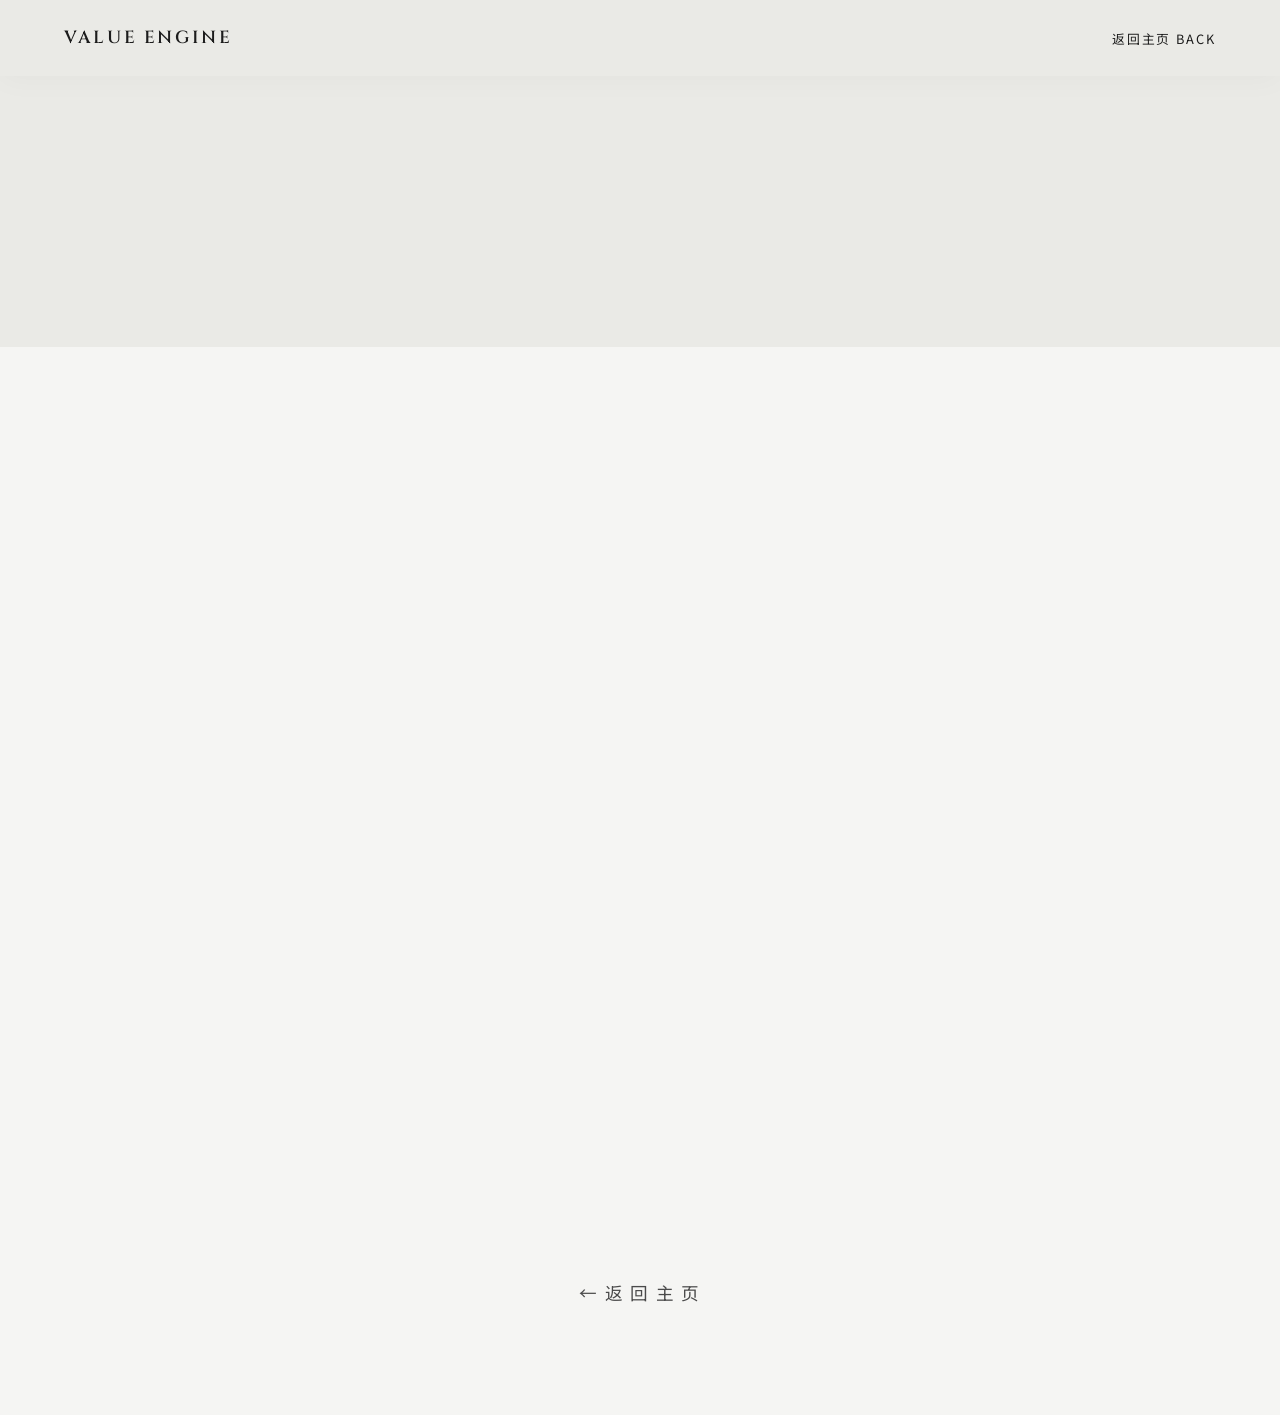
==== channel.html @ d4aba389 "Add files via upload" ====
<!DOCTYPE html>
<html lang="zh-CN">

<head>
    <meta charset="UTF-8">
    <meta name="viewport" content="width=device-width, initial-scale=1.0">
    <title>海外渠道拓展 | VALUE ENGINE</title>
    <meta name="description" content="连接东南亚与中国，让品牌的发展带来更多的美好。">
    <!-- Google Fonts -->
    <link rel="preconnect" href="https://fonts.googleapis.com">
    <link rel="preconnect" href="https://fonts.gstatic.com" crossorigin>
    <link href="https://fonts.googleapis.com/css2?family=Cinzel:wght@400;600&family=Noto+Serif+SC:wght@300;400;600;900&family=Inter:wght@300;400;600&family=Noto+Sans+SC:wght@300;400;500;700&display=swap" rel="stylesheet">
    <link rel="stylesheet" href="style.css">
    <style>
        .service-detail-header {
            padding: 15vh 5vw 8vh 5vw;
            background-color: var(--color-dark-bg);
            color: var(--color-dark-text);
            text-align: center;
        }
        .service-detail-content {
            padding: 8vh 5vw 12vh 5vw;
            background-color: var(--color-surface);
        }
        .detail-card {
            background-color: #FFF;
            padding: 4rem;
            max-width: 900px;
            margin: 0 auto 3rem auto;
            box-shadow: 0 20px 50px rgba(0,0,0,0.04);
            border-top: 4px solid var(--color-accent);
        }
        .detail-item {
            margin-bottom: 3rem;
        }
        .detail-item:last-child {
            margin-bottom: 0;
        }
        .detail-title {
            font-size: 1.5rem;
            color: var(--color-text-primary);
            margin-bottom: 1rem;
            font-family: var(--font-heading);
            display: flex;
            align-items: center;
            gap: 1rem;
        }
        .detail-title::before {
            content: '';
            display: block;
            width: 15px;
            height: 2px;
            background-color: var(--color-accent);
        }
        .detail-desc {
            font-size: 1.1rem;
            color: var(--color-text-secondary);
            line-height: 1.8;
            padding-left: calc(15px + 1rem);
        }
        .price-tag {
            text-align: center;
            font-size: 1.5rem;
            color: var(--color-accent);
            font-family: var(--font-body);
            font-weight: 500;
            margin-top: 4rem;
            padding-top: 3rem;
            border-top: 1px solid rgba(0,0,0,0.05);
        }
        .back-link {
            display: inline-block;
            margin-top: 3rem;
            font-size: 1.1rem;
            color: var(--color-text-secondary);
            text-transform: uppercase;
            letter-spacing: 0.1em;
            transition: var(--transition-smooth);
            text-align: center;
            width: 100%;
        }
        .back-link:hover {
            color: var(--color-accent);
        }
        @media (max-width: 768px) {
            .detail-card { padding: 2rem; }
        }
    </style>
</head>

<body>
    <nav class="architect-nav scrolled">
        <div class="nav-logo">VALUE ENGINE</div>
        <ul class="nav-links">
            <li><a href="index.html#mission">返回主页 BACK</a></li>
        </ul>
    </nav>

    <header class="service-detail-header reveal-up">
        <h1 class="section-title text-accent" style="margin-bottom: 1rem;">海外渠道拓展</h1>
        <div class="title-line center mx-auto"></div>
        <p class="section-desc" style="margin-bottom: 0;">构建顺畅无阻的跨境合作网络，拓展高净值核心客群。</p>
    </header>

    <section class="service-detail-content">
        <div class="container">
            <div class="detail-card reveal-up">
                <div class="detail-item">
                    <h3 class="detail-title">品牌呈现</h3>
                    <p class="detail-desc">将您的品牌核心理念转化为直抵人心的极具美感的跨文化叙事。我们确保品牌在海外各个主流渠道与专业圈层终端，以最具视觉张力与文化影响力的形态进行高质量展露，迅速建立海外受众的信任度。</p>
                </div>
                <div class="detail-item">
                    <h3 class="detail-title">需求对接</h3>
                    <p class="detail-desc">在错综复杂的跨境商业生态中，精准连接本土衍生需求与您的品牌核心优势。我们致力于促成产业链条上下游的高效啮合，为您打造一条顺畅无阻的黄金合作通道。</p>
                </div>
                <div class="detail-item">
                    <h3 class="detail-title">大客户开发</h3>
                    <p class="detail-desc">精准锁定高净值且对品牌长远发展具备决定性战略意义的核心圈层客群。我们代表企业开展系统性的深度渗透与互动，助推建立持久的战略伙伴关系，获取决定性的市场资源背书。</p>
                </div>
                
                <div class="price-tag">
                    服务报价：人民币7万元起
                </div>
            </div>
            <a href="index.html" class="back-link">← 返 回 主 页</a>
        </div>
    </section>

    <script src="script.js"></script>
</body>
</html>
---- style.css ----
/* Architectural Minimalist Theme */

:root {
    --color-bg: #EAEAE6; /* Warm off-white */
    --color-surface: #F5F5F3;
    --color-text-primary: #1C1C1C; /* Charcoal */
    --color-text-secondary: #4A4A4A;
    --color-accent: #B29562; /* Sophisticated Muted Gold */
    --color-dark-bg: #111111;
    --color-dark-surface: #1A1A1A;
    --color-dark-text: #FFFFFF;
    
    --font-heading: 'Noto Serif SC', 'Playfair Display', serif;
    --font-english: 'Cinzel', serif;
    --font-body: 'Noto Sans SC', 'Inter', system-ui, -apple-system, sans-serif;
    
    --transition-smooth: all 0.6s cubic-bezier(0.16, 1, 0.3, 1);
    --transition-slow: all 1.2s cubic-bezier(0.16, 1, 0.3, 1);
}

* {
    margin: 0;
    padding: 0;
    box-sizing: border-box;
}

body {
    font-family: var(--font-body);
    color: var(--color-text-primary);
    background-color: var(--color-bg);
    line-height: 1.6;
    overflow-x: hidden;
    scroll-behavior: smooth;
    -webkit-font-smoothing: antialiased;
}

h1, h2, h3, h4, .serif-text {
    font-family: var(--font-heading);
    font-weight: 300;
}

a {
    text-decoration: none;
    color: inherit;
}

.container {
    max-width: 1300px;
    margin: 0 auto;
    padding: 0 5vw;
}

.text-accent {
    color: var(--color-accent);
}

.mx-auto { margin-left: auto; margin-right: auto; }
.text-center { text-align: center; }

/* Navigation */
.architect-nav {
    position: fixed;
    top: 0;
    width: 100%;
    padding: 2rem 5vw;
    display: flex;
    justify-content: space-between;
    align-items: center;
    z-index: 100;
    background: transparent;
    transition: var(--transition-smooth);
    color: var(--color-dark-text); /* Starts dark bg friendly for hero */
}

.architect-nav.scrolled {
    background: rgba(234, 234, 230, 0.95);
    backdrop-filter: blur(10px);
    color: var(--color-text-primary);
    padding: 1.5rem 5vw;
    box-shadow: 0 4px 30px rgba(0,0,0,0.03);
}

.nav-branding {
    display: flex;
    flex-direction: column;
    gap: 0.3rem;
}

.nav-logo {
    font-family: var(--font-english);
    font-size: 1.1rem;
    letter-spacing: 0.15em;
    font-weight: 600;
}

.nav-badge {
    background-color: var(--color-accent);
    color: #FFF;
    font-size: 0.75rem;
    padding: 0.15rem 0.5rem;
    border-radius: 2px;
    align-self: flex-start;
    font-family: var(--font-body);
    font-weight: 500;
    letter-spacing: 0.15em;
}

.nav-links {
    list-style: none;
    display: flex;
    gap: 3rem;
}

.nav-links a {
    font-size: 0.8rem;
    text-transform: uppercase;
    letter-spacing: 0.15em;
    position: relative;
    padding-bottom: 5px;
}

.nav-links a::after {
    content: '';
    position: absolute;
    bottom: 0;
    left: 0;
    width: 0;
    height: 1px;
    background-color: var(--color-accent);
    transition: width 0.3s ease;
}

.nav-links a:hover::after {
    width: 100%;
}

/* Typography elements */
.section-title {
    font-size: clamp(2.2rem, 4vw, 3.5rem);
    line-height: 1.2;
    margin-bottom: 2rem;
}

.section-title.small-title {
    font-size: clamp(1.6rem, 2.5vw, 2.2rem);
    line-height: 1.4;
}

.highlight-bg {
    background-color: var(--color-accent);
    color: #FFF;
    padding: 0 0.8rem;
    border-radius: 4px;
    display: inline-block;
}

.title-line {
    width: 60px;
    height: 2px;
    background-color: var(--color-accent);
    margin-bottom: 2rem;
}

.title-line.center {
    width: 80px;
}

/* Sections */
.section {
    padding: 12vw 0;
}

/* Hero Section */
.hero {
    height: 100vh;
    position: relative;
    display: flex;
    align-items: center;
    justify-content: center;
    overflow: hidden;
    color: var(--color-dark-text);
}

.hero-bg {
    position: absolute;
    top: 0;
    left: 0;
    width: 100%;
    height: 120%; /* For slight parallax if needed */
    background-size: cover;
    background-position: center;
    background-color: var(--color-dark-bg);
    opacity: 0.8;
    z-index: -1;
    transform: translateZ(0); /* Hardware accel */
}

/* Overlay to ensure text readability */
.hero-bg::after {
    content: '';
    position: absolute;
    inset: 0;
    background: linear-gradient(135deg, rgba(17,17,17,0.7) 0%, rgba(17,17,17,0.3) 100%);
}

.hero-content {
    text-align: center;
    z-index: 10;
    padding: 0 20px;
    margin-top: 5vh;
}

.hero-title {
    font-size: clamp(1.2rem, 2.5vw, 2.2rem);
    line-height: 1.2;
    letter-spacing: 0.05em;
    margin-bottom: 2rem;
    text-shadow: 0 10px 30px rgba(0,0,0,0.3);
}

.hero-title .block {
    display: block;
}

/* Custom Header Texts */
.title-group {
    display: flex;
    flex-direction: column;
    align-items: center;
    margin-bottom: 2rem;
}

.title-group .hero-title {
    margin-bottom: 0;
    margin: 1.5rem 0;
}

.pre-title {
    font-size: clamp(1.2rem, 2.5vw, 2rem);
    font-family: var(--font-heading);
    color: rgba(255, 255, 255, 0.8);
    letter-spacing: 0.2em;
    font-weight: 300;
    text-shadow: 0 5px 15px rgba(0,0,0,0.3);
    position: relative;
    display: inline-block;
}

.pre-title::before {
    content: '';
    position: absolute;
    bottom: -5px;
    left: 50%;
    transform: translateX(-50%);
    width: 30px;
    height: 1px;
    background-color: var(--color-accent);
}

.post-title {
    font-size: clamp(1rem, 2vw, 1.5rem);
    font-weight: 300;
    color: var(--color-accent);
    letter-spacing: 0.3em;
    text-shadow: 0 5px 15px rgba(0,0,0,0.3);
}

.bouncy-text {
    display: flex;
    justify-content: center;
    gap: 0.2rem;
}

.bouncy-text span {
    display: inline-block;
    animation: jump 2s infinite cubic-bezier(0.28, 0.84, 0.42, 1);
    animation-delay: calc(var(--delay) * 0.1s);
}

@keyframes jump {
    0%, 100% { transform: translateY(0); }
    50% { transform: translateY(-10px); }
}

.hero-subtitle {
    font-size: clamp(1rem, 1.3vw, 1.4rem);
    font-family: var(--font-body);
    font-weight: 300;
    letter-spacing: 0.05em;
    max-width: 700px;
    margin: 0 auto 5rem auto;
    opacity: 0.8;
}

.scroll-down {
    display: inline-flex;
    flex-direction: column;
    align-items: center;
    gap: 15px;
    font-size: 1.1rem;
    letter-spacing: 0.25em;
    text-transform: uppercase;
    font-family: var(--font-english);
    transition: var(--transition-smooth);
    opacity: 0.7;
}

.scroll-down:hover {
    opacity: 1;
    color: var(--color-accent);
}

.scroll-down .arrow {
    display: block;
    animation: bounce 2s infinite;
}

@keyframes bounce {
    0%, 20%, 50%, 80%, 100% { transform: translateY(0); }
    40% { transform: translateY(6px); }
    60% { transform: translateY(3px); }
}

/* Mission Section */
.grid-2 {
    display: grid;
    grid-template-columns: 1fr 1fr;
    gap: 10vw;
    align-items: center;
}

.mission-image {
    position: relative;
    padding-right: 2rem;
    padding-bottom: 2rem;
    width: 50%;
    margin: 0 auto;
}

.portrait-img {
    width: 100%;
    height: auto;
    object-fit: cover;
    aspect-ratio: 4/5;
    filter: sepia(10%) grayscale(40%) contrast(110%);
    box-shadow: -20px -20px 0px rgba(0,0,0,0.03);
    z-index: 2;
    position: relative;
    transition: var(--transition-slow);
}

.mission-image:hover .portrait-img {
    filter: sepia(0%) grayscale(0%) contrast(100%);
    transform: scale(1.02);
}

.image-accent {
    position: absolute;
    bottom: -10px;
    right: -10px;
    width: 50%;
    height: 80%;
    background-color: var(--color-accent);
    z-index: 1;
    opacity: 0.15;
}

.mission-text .lead-text {
    font-size: 1.6rem;
    font-weight: 400;
    font-family: var(--font-heading);
    margin-bottom: 2.5rem;
    color: var(--color-text-primary);
    line-height: 1.5;
}

.mission-text .desc-text {
    font-size: 1.05rem;
    color: var(--color-text-secondary);
    max-width: 90%;
}

/* Services */
.services {
    background-color: var(--color-surface);
}

.section-desc {
    font-size: 1.1rem;
    color: var(--color-text-secondary);
    margin-bottom: 6rem;
    max-width: 600px;
    margin-left: auto;
    margin-right: auto;
}

.service-grid {
    display: grid;
    grid-template-columns: repeat(auto-fit, minmax(320px, 1fr));
    gap: 3rem;
}

.service-card {
    background: var(--color-bg);
    padding: 4rem 3rem;
    border-top: 3px solid transparent;
    transition: var(--transition-smooth);
    position: relative;
    box-shadow: 0 10px 30px rgba(0,0,0,0.02);
}

.service-card:hover {
    border-top-color: var(--color-accent);
    transform: translateY(-10px);
    box-shadow: 0 20px 50px rgba(0,0,0,0.06);
    background-color: #FFFFFF;
}

.card-number {
    font-family: var(--font-english);
    font-size: 3.5rem;
    color: var(--color-accent);
    opacity: 0.2;
    margin-bottom: 1.5rem;
    font-weight: 300;
    line-height: 1;
}

.card-title {
    font-size: 1.5rem;
    margin-bottom: 0.5rem;
    font-weight: 600;
    color: var(--color-text-primary);
}

.card-subtitle {
    font-family: var(--font-english);
    font-size: 0.75rem;
    text-transform: uppercase;
    letter-spacing: 0.15em;
    color: var(--color-accent);
    margin-bottom: 2rem;
}

.card-desc {
    color: var(--color-text-secondary);
    font-size: 1rem;
    line-height: 1.8;
}

/* Ecosystem */
.ecosystem {
    background-color: var(--color-dark-bg);
    color: var(--color-dark-text);
    text-align: center;
    padding: 10vw 0 12vw 0;
}

.ecosystem-title {
    font-size: clamp(2.5rem, 5vw, 4.5rem);
    color: var(--color-accent);
    margin-bottom: 2rem;
}

.ecosystem-quote {
    font-family: var(--font-heading);
    font-size: clamp(1.4rem, 2.5vw, 2.2rem);
    max-width: 900px;
    margin: 0 auto 6rem auto;
    line-height: 1.6;
    letter-spacing: 0.05em;
}

.partners-title {
    font-size: 0.85rem;
    font-family: var(--font-english);
    text-transform: uppercase;
    letter-spacing: 0.2em;
    margin-bottom: 4rem;
    opacity: 0.6;
}

.partners-grid {
    display: flex;
    justify-content: center;
    flex-wrap: wrap;
    gap: 4rem 6rem;
}

.partner-logo {
    font-family: var(--font-english);
    font-size: 1.1rem;
    letter-spacing: 0.15em;
    opacity: 0.4;
    transition: var(--transition-smooth);
    cursor: default;
    border-bottom: 1px solid transparent;
    padding-bottom: 5px;
}

.partner-logo:hover {
    opacity: 1;
    color: var(--color-accent);
    border-bottom: 1px solid var(--color-accent);
}

/* Footer */
.footer {
    background-color: var(--color-dark-surface);
    color: var(--color-dark-text);
    padding: 8rem 0 2rem 0;
}

.footer-grid {
    display: grid;
    grid-template-columns: 1.5fr 1fr;
    gap: 8rem;
    margin-bottom: 6rem;
}

.footer-brand h2 {
    font-size: clamp(2rem, 3vw, 2.8rem);
    margin-bottom: 1.5rem;
    color: #FFFFFF;
}

.footer-brand p {
    color: #999;
    max-width: 480px;
    font-size: 1.1rem;
    line-height: 1.8;
}

.footer-contact h3 {
    font-family: var(--font-english);
    font-size: 0.9rem;
    letter-spacing: 0.15em;
    text-transform: uppercase;
    margin-bottom: 2rem;
    color: var(--color-accent);
}

.footer-contact ul {
    list-style: none;
    margin-bottom: 3rem;
}

.footer-contact li {
    margin-bottom: 1rem;
    color: #CCC;
    font-size: 1rem;
}

.footer-contact a:hover {
    color: var(--color-accent);
}

.social-links {
    display: flex;
    gap: 2rem;
}

.social-icon {
    font-family: var(--font-english);
    font-size: 0.85rem;
    text-transform: uppercase;
    letter-spacing: 0.1em;
    color: #888;
    position: relative;
    padding-bottom: 3px;
}

.social-icon::after {
    content: '';
    position: absolute;
    bottom: 0;
    left: 0;
    width: 0;
    height: 1px;
    background-color: var(--color-accent);
    transition: width 0.3s ease;
}

.social-icon:hover {
    color: var(--color-accent);
}

.social-icon:hover::after {
    width: 100%;
}

.footer-bottom {
    text-align: center;
    padding-top: 3rem;
    border-top: 1px solid rgba(255,255,255,0.05);
    color: #555;
    font-size: 0.85rem;
    font-family: var(--font-english);
    letter-spacing: 0.05em;
}

/* Partner Logo Modifications */
.partner-logo-with-case {
    display: flex;
    flex-direction: column;
    align-items: center;
    gap: 0.8rem;
    padding-bottom: 0;
    border-bottom: none;
}

.partner-logo-with-case:hover {
    border-bottom: none;
}

.partner-case {
    font-size: 0.85rem;
    font-family: var(--font-body);
    letter-spacing: 0;
    text-transform: none;
    color: var(--color-accent);
    opacity: 0.8;
    transition: var(--transition-smooth);
}

.partner-case:hover {
    opacity: 1;
    text-decoration: underline;
}

/* Pricing Plans */
.pricing-plans {
    margin-top: 2rem;
    display: flex;
    flex-direction: column;
    gap: 1.2rem;
}

.pricing-plan {
    display: flex;
    justify-content: space-between;
    align-items: center;
    border-bottom: 1px solid rgba(255, 255, 255, 0.1);
    padding-bottom: 1rem;
}

.pricing-plan h4 {
    font-family: var(--font-heading);
    font-size: 1.1rem;
    color: #FFFFFF;
    font-weight: 300;
}

.pricing-plan span {
    font-family: var(--font-english);
    font-size: 0.9rem;
    color: var(--color-accent);
    letter-spacing: 0.1em;
}

/* Solutions Grid Aesthetic */
.solutions-grid {
    display: grid;
    grid-template-columns: repeat(auto-fit, minmax(260px, 1fr));
    gap: 2.5rem;
}

.solution-item {
    text-align: center;
    padding: 3rem 2rem;
    background-color: var(--color-surface);
    box-shadow: 0 10px 40px rgba(0,0,0,0.02);
    border-top: 3px solid transparent;
    transition: var(--transition-smooth);
    cursor: pointer;
}

.solution-item:hover {
    border-top-color: var(--color-accent);
    transform: translateY(-8px);
    box-shadow: 0 20px 50px rgba(0,0,0,0.06);
    background-color: #FFFFFF;
}

.solution-number {
    display: block;
    font-family: var(--font-english);
    font-size: 2rem;
    color: var(--color-accent);
    opacity: 0.3;
    margin-bottom: 1.2rem;
    font-weight: 300;
}

.solution-title {
    font-family: var(--font-heading);
    font-size: 1.2rem;
    color: var(--color-text-primary);
    font-weight: 400;
    margin-bottom: 0.8rem;
}

.solution-price {
    font-family: var(--font-body);
    font-size: 0.95rem;
    color: var(--color-accent);
    margin-bottom: 1.8rem;
    font-weight: 400;
    letter-spacing: 0.05em;
}

.solution-line {
    width: 30px;
    height: 2px;
    background-color: var(--color-accent);
    margin: 0 auto;
    transition: width 0.4s ease;
}

.solution-item:hover .solution-line {
    width: 60px;
}

/* Redesigned Contact Info */
.contact-info-grid {
    display: flex;
    justify-content: center;
    gap: 10vw;
    flex-wrap: wrap;
    align-items: flex-start;
}

.contact-item {
    min-width: 200px;
}

.contact-label {
    color: var(--color-accent);
    font-family: var(--font-english);
    letter-spacing: 0.15em;
    margin-bottom: 0.8rem;
    text-transform: uppercase;
    font-size: 0.85rem;
    font-weight: 300;
}

.contact-value {
    font-size: 1.1rem;
    color: #FFFFFF;
    transition: var(--transition-smooth);
    display: inline-block;
    font-weight: 300;
}

a.contact-value:hover {
    color: var(--color-accent);
    transform: translateY(-2px);
}

.social-links-center {
    display: flex;
    justify-content: center;
    gap: 2rem;
}

.social-links-center .social-icon {
    font-family: var(--font-english);
    font-size: 0.85rem;
    text-transform: uppercase;
    letter-spacing: 0.1em;
    color: #FFFFFF;
    position: relative;
    padding-bottom: 3px;
    transition: var(--transition-smooth);
}

.social-links-center .social-icon::after {
    content: '';
    position: absolute;
    bottom: 0;
    left: 0;
    width: 0;
    height: 1px;
    background-color: var(--color-accent);
    transition: width 0.3s ease;
}

.social-links-center .social-icon:hover {
    color: var(--color-accent);
}

.social-links-center .social-icon:hover::after {
    width: 100%;
}

/* Animations Triggered by Classes */
.reveal-up {
    opacity: 0;
    transform: translateY(40px);
    transition: var(--transition-slow);
}

.reveal-up.active {
    opacity: 1;
    transform: translateY(0);
}

/* Modal (Secondary Page) */
.modal-overlay {
    position: fixed;
    top: 0;
    left: 0;
    width: 100%;
    height: 100%;
    background-color: rgba(0, 0, 0, 0.85); /* Darker backdrop */
    backdrop-filter: blur(5px);
    z-index: 1000;
    display: flex;
    justify-content: center;
    align-items: center;
    opacity: 0;
    visibility: hidden;
    transition: var(--transition-smooth);
}

.modal-overlay.active {
    opacity: 1;
    visibility: visible;
}

.modal-content {
    background-color: var(--color-surface);
    width: 90%;
    max-width: 600px;
    padding: 3rem;
    position: relative;
    transform: translateY(30px);
    transition: var(--transition-smooth);
    box-shadow: 0 25px 50px -12px rgba(0, 0, 0, 0.25);
    border-top: 4px solid var(--color-accent);
}

.modal-overlay.active .modal-content {
    transform: translateY(0);
}

.modal-close {
    position: absolute;
    top: 1.5rem;
    right: 1.5rem;
    background: none;
    border: none;
    font-size: 2rem;
    line-height: 1;
    color: var(--color-text-secondary);
    cursor: pointer;
    transition: color 0.3s ease;
}

.modal-close:hover {
    color: var(--color-accent);
}

.modal-header {
    font-family: var(--font-heading);
    font-size: 1.8rem;
    color: var(--color-text-primary);
    margin-bottom: 1.5rem;
}

.modal-price {
    font-size: 1.4rem;
    color: var(--color-accent);
    margin-bottom: 2rem;
    font-family: var(--font-body);
    font-weight: 500;
}

.modal-services {
    list-style: none;
    padding: 0;
}

.modal-services li {
    font-size: 1.1rem;
    color: var(--color-text-secondary);
    margin-bottom: 1rem;
    position: relative;
    padding-left: 1.5rem;
}

.modal-services li::before {
    content: '•';
    color: var(--color-accent);
    position: absolute;
    left: 0;
    top: 0;
    font-size: 1.2rem;
}

.reveal-text {
    opacity: 0;
    transform: translateY(20px);
    transition: 1.2s cubic-bezier(0.2, 0.8, 0.2, 1);
}

.reveal-text.active {
    opacity: 1;
    transform: translateY(0);
}

.delay-1 { transition-delay: 0.2s; }
.delay-2 { transition-delay: 0.4s; }
.delay-3 { transition-delay: 0.6s; }

/* Responsive adjustments */
@media (max-width: 1024px) {
    .grid-2 {
        gap: 6vw;
    }
}

@media (max-width: 768px) {
    .grid-2, .footer-grid {
        grid-template-columns: 1fr;
        gap: 4rem;
    }
    
    .nav-links {
        display: none; /* Add a mobile menu in a real build */
    }
    
    .architect-nav {
        justify-content: center;
    }
    
    .mission-image {
        max-width: 500px;
        margin: 0 auto;
    }
    
    .section-title {
        text-align: center;
    }
    
    .title-line:not(.center) {
        margin: 0 auto 2rem auto;
    }

    .mission-text {
        text-align: center;
    }
    
    .mission-text .desc-text {
        margin: 0 auto;
    }
}
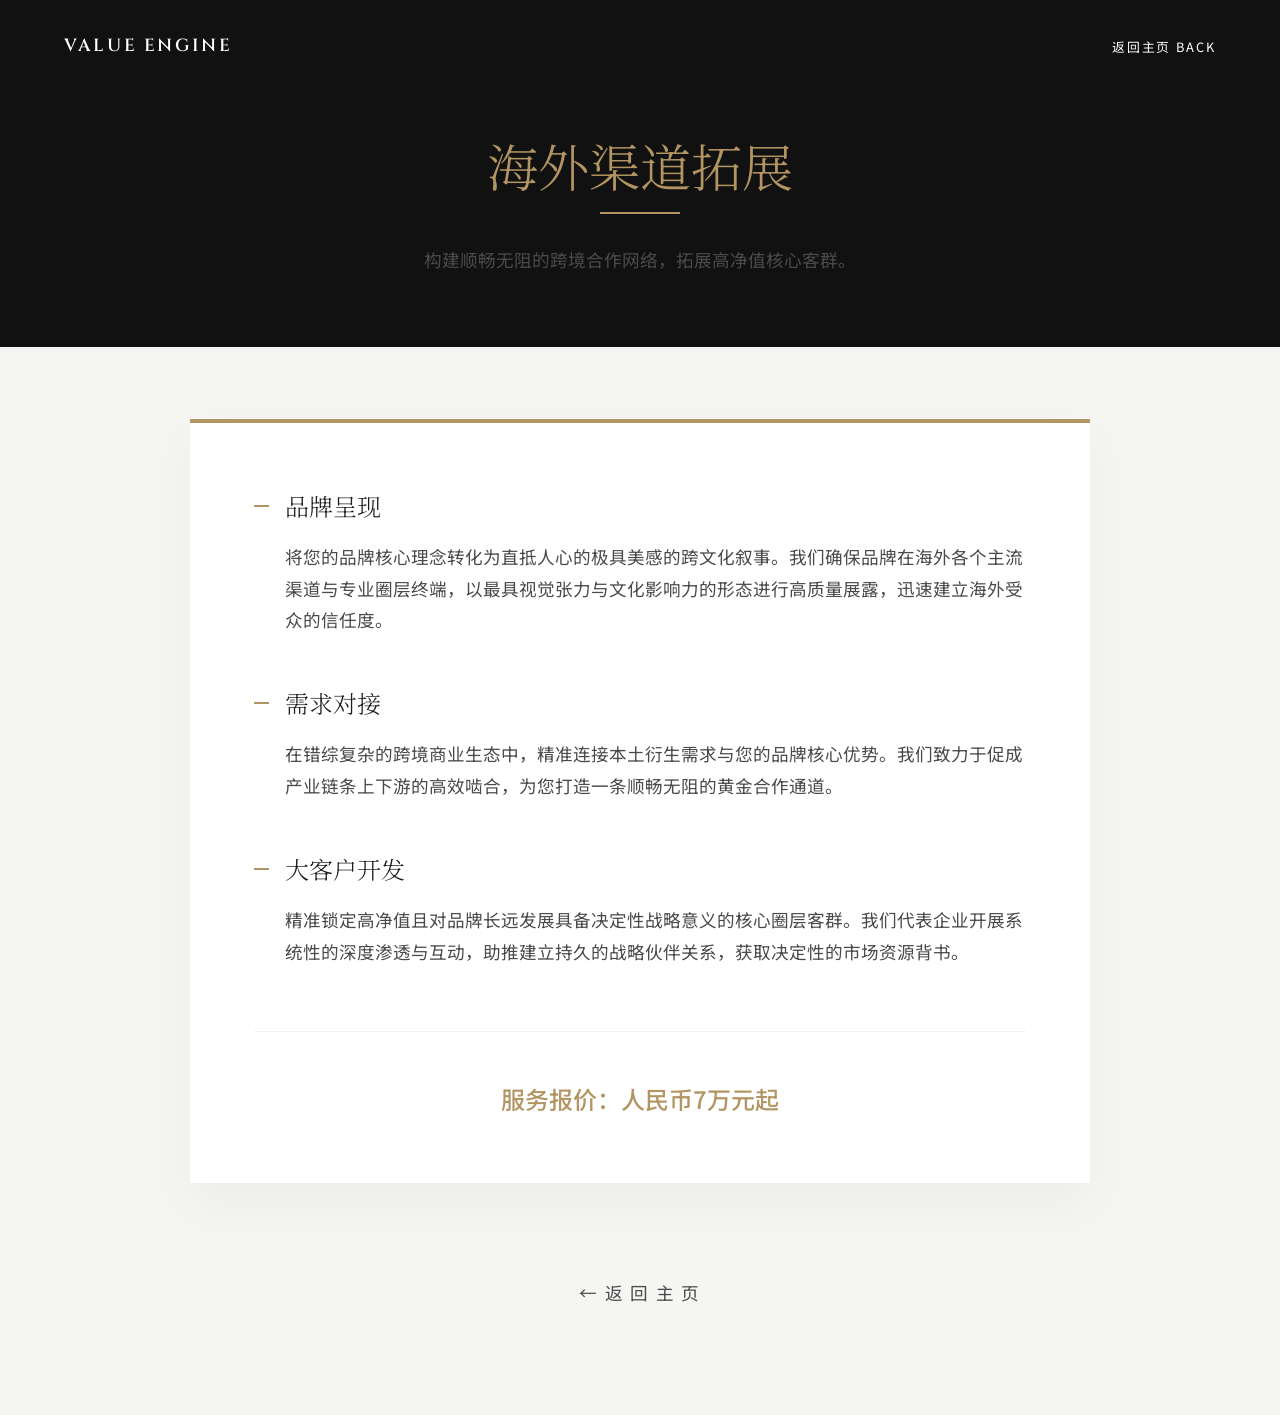
==== commit 3b93a475: "Add files via upload" ====
--- a/channel.html
+++ b/channel.html
@@ -96,7 +96,7 @@
         </ul>
     </nav>
 
-    <header class="service-detail-header reveal-up">
+    <header class="service-detail-header">
         <h1 class="section-title text-accent" style="margin-bottom: 1rem;">海外渠道拓展</h1>
         <div class="title-line center mx-auto"></div>
         <p class="section-desc" style="margin-bottom: 0;">构建顺畅无阻的跨境合作网络，拓展高净值核心客群。</p>
@@ -104,7 +104,7 @@
 
     <section class="service-detail-content">
         <div class="container">
-            <div class="detail-card reveal-up">
+            <div class="detail-card">
                 <div class="detail-item">
                     <h3 class="detail-title">品牌呈现</h3>
                     <p class="detail-desc">将您的品牌核心理念转化为直抵人心的极具美感的跨文化叙事。我们确保品牌在海外各个主流渠道与专业圈层终端，以最具视觉张力与文化影响力的形态进行高质量展露，迅速建立海外受众的信任度。</p>
@@ -126,6 +126,6 @@
         </div>
     </section>
 
-    <script src="script.js"></script>
+    <script src="script.js?v=2"></script>
 </body>
 </html>
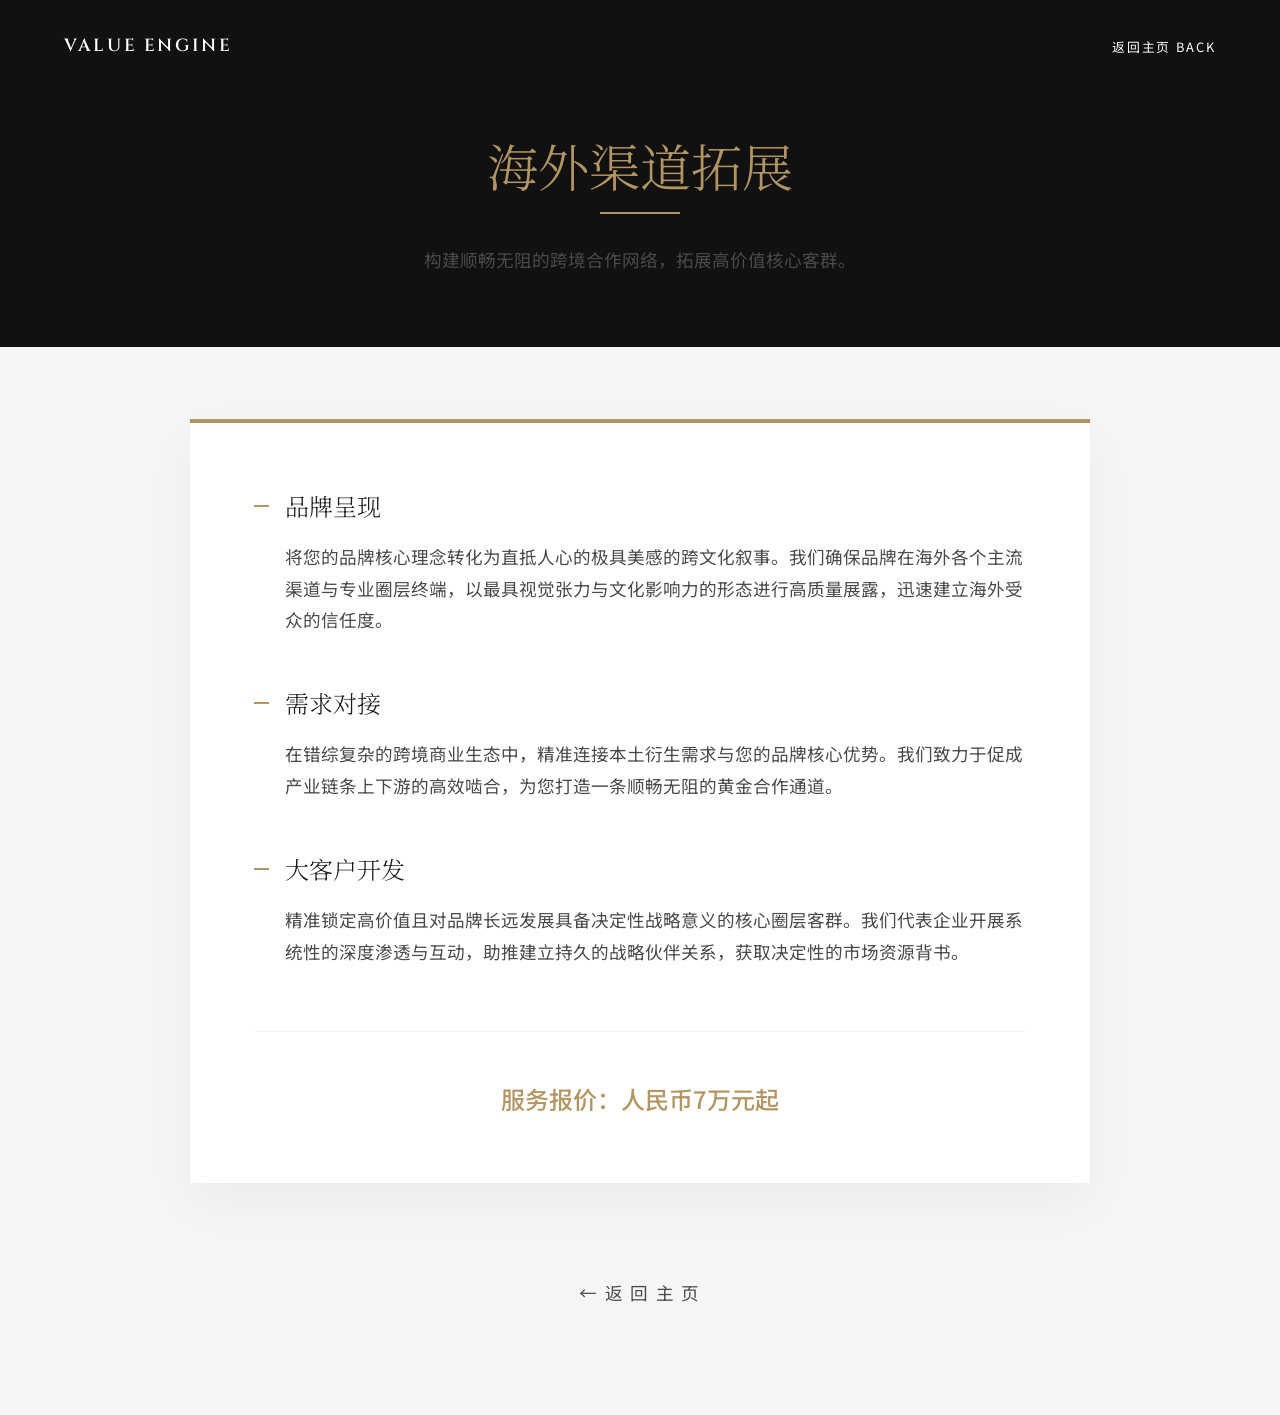
==== commit b3b2f21c: "Add files via upload" ====
--- a/channel.html
+++ b/channel.html
@@ -99,7 +99,7 @@
     <header class="service-detail-header">
         <h1 class="section-title text-accent" style="margin-bottom: 1rem;">海外渠道拓展</h1>
         <div class="title-line center mx-auto"></div>
-        <p class="section-desc" style="margin-bottom: 0;">构建顺畅无阻的跨境合作网络，拓展高净值核心客群。</p>
+        <p class="section-desc" style="margin-bottom: 0;">构建顺畅无阻的跨境合作网络，拓展高价值核心客群。</p>
     </header>
 
     <section class="service-detail-content">
@@ -115,7 +115,7 @@
                 </div>
                 <div class="detail-item">
                     <h3 class="detail-title">大客户开发</h3>
-                    <p class="detail-desc">精准锁定高净值且对品牌长远发展具备决定性战略意义的核心圈层客群。我们代表企业开展系统性的深度渗透与互动，助推建立持久的战略伙伴关系，获取决定性的市场资源背书。</p>
+                    <p class="detail-desc">精准锁定高价值且对品牌长远发展具备决定性战略意义的核心圈层客群。我们代表企业开展系统性的深度渗透与互动，助推建立持久的战略伙伴关系，获取决定性的市场资源背书。</p>
                 </div>
                 
                 <div class="price-tag">
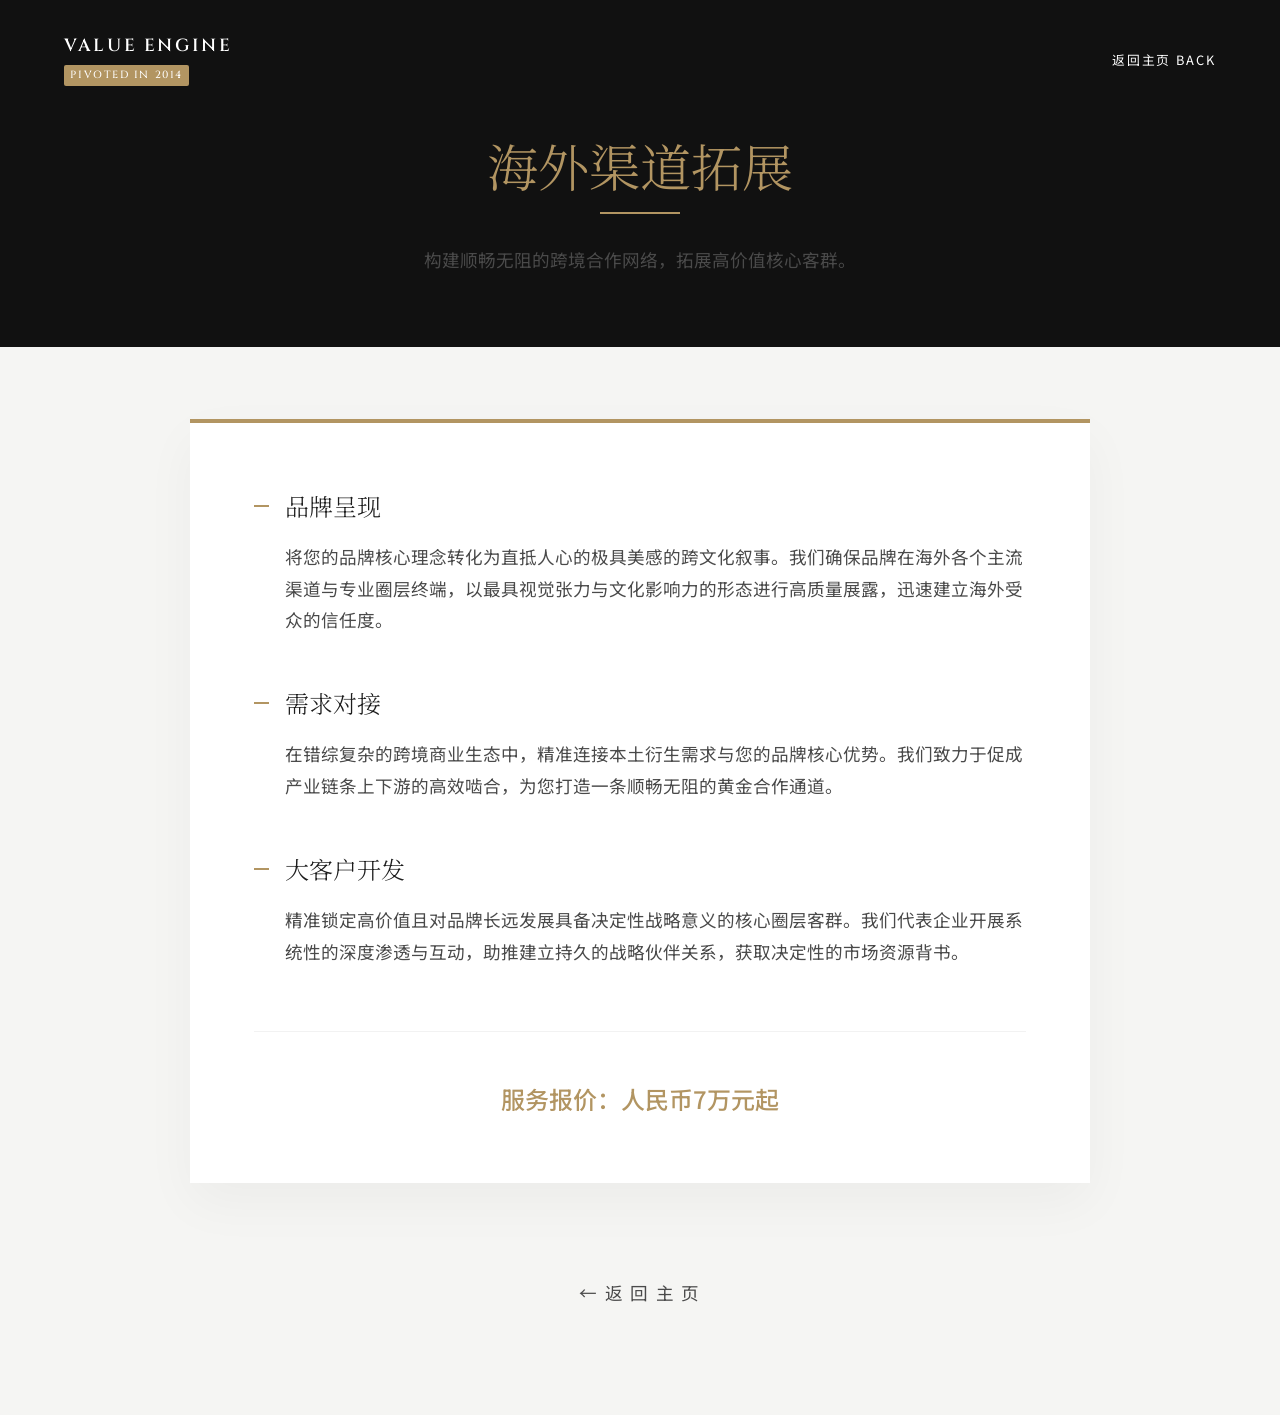
==== commit 554bc681: "Add files via upload" ====
--- a/channel.html
+++ b/channel.html
@@ -90,7 +90,10 @@
 
 <body>
     <nav class="architect-nav scrolled">
-        <div class="nav-logo">VALUE ENGINE</div>
+        <div class="nav-branding">
+            <div class="nav-logo">VALUE ENGINE</div>
+            <div class="nav-badge" style="font-family: var(--font-english); font-size: 0.65rem; padding: 0.15rem 0.4rem; text-transform: uppercase;">pivoted in 2014</div>
+        </div>
         <ul class="nav-links">
             <li><a href="index.html#mission">返回主页 BACK</a></li>
         </ul>
